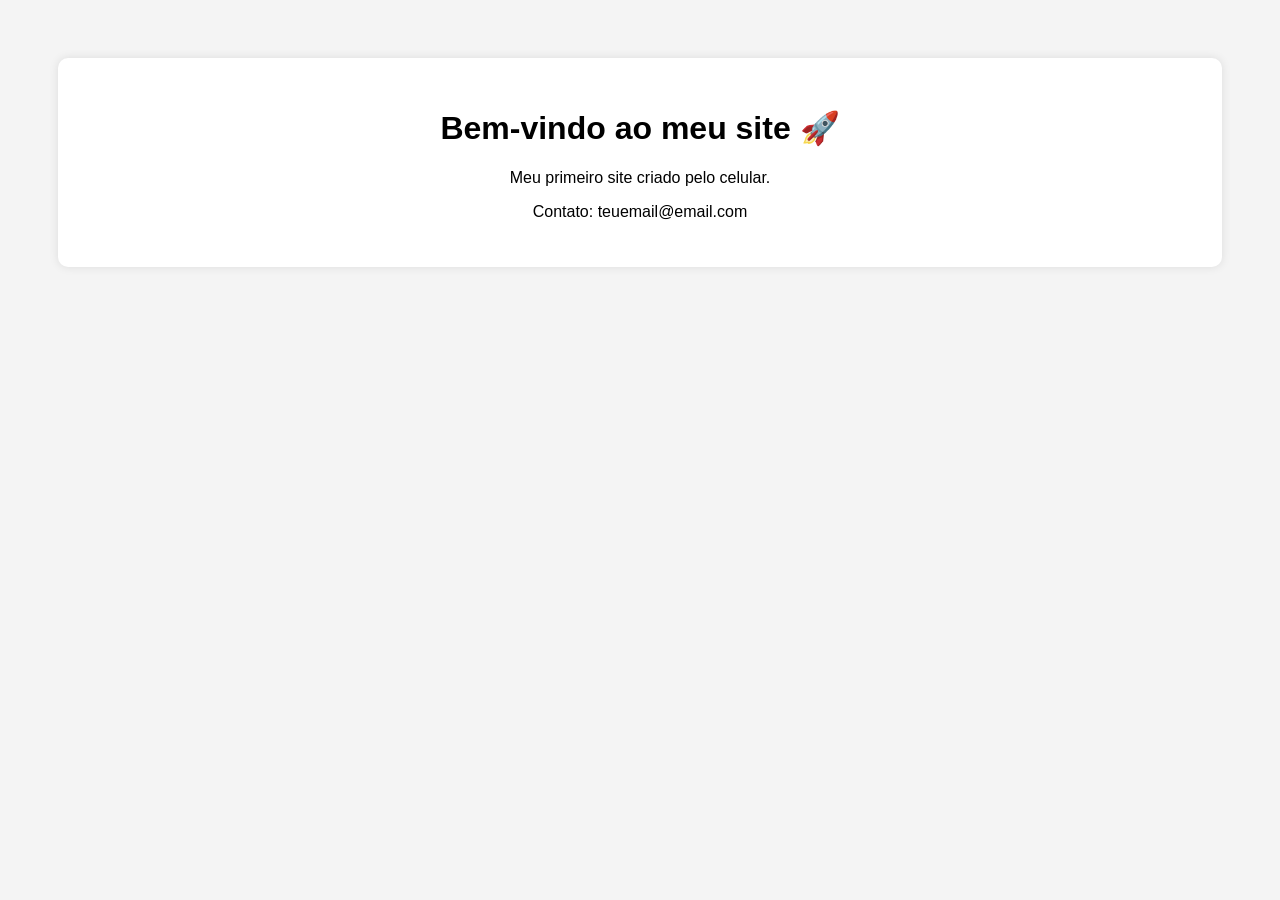
==== index.html @ 173c7450 "Create index.html" ====
<!DOCTYPE html>
<html>
<head>
  <title>Meu Site</title>
  <style>
    body {
      font-family: Arial;
      text-align: center;
      background: #f4f4f4;
      padding: 50px;
    }
    .box {
      background: white;
      padding: 30px;
      border-radius: 10px;
      box-shadow: 0 0 10px rgba(0,0,0,0.1);
    }
  </style>
</head>

<body>
  <div class="box">
    <h1>Bem-vindo ao meu site 🚀</h1>
    <p>Meu primeiro site criado pelo celular.</p>
    <p>Contato: teuemail@email.com</p>
  </div>
</body>
</html>
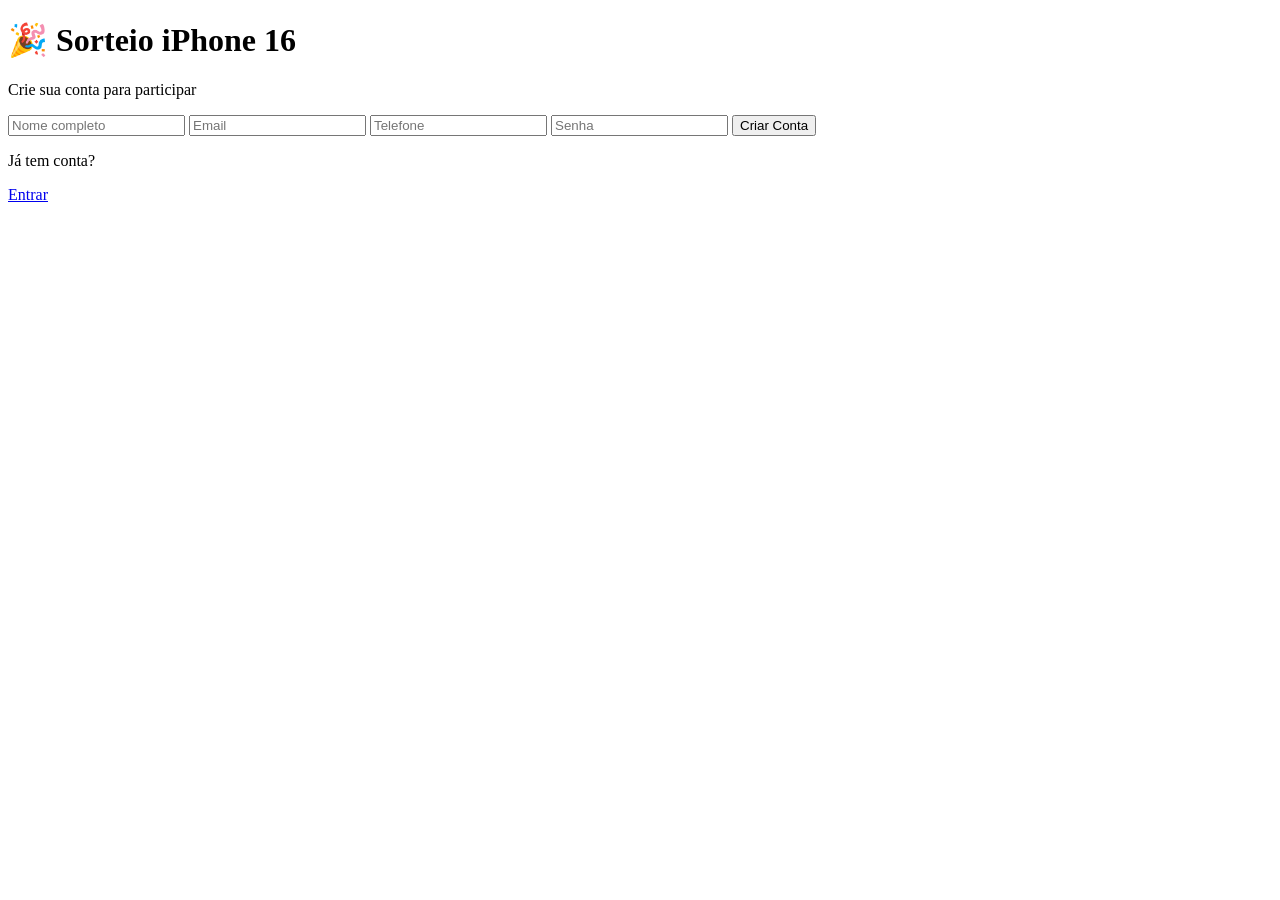
==== commit a9c3c626: "Revise index.html for iPhone 16 giveaway site" ====
--- a/index.html
+++ b/index.html
@@ -1,28 +1,32 @@
 <!DOCTYPE html>
-<html>
+<html lang="pt">
 <head>
-  <title>Meu Site</title>
-  <style>
-    body {
-      font-family: Arial;
-      text-align: center;
-      background: #f4f4f4;
-      padding: 50px;
-    }
-    .box {
-      background: white;
-      padding: 30px;
-      border-radius: 10px;
-      box-shadow: 0 0 10px rgba(0,0,0,0.1);
-    }
-  </style>
+<meta charset="UTF-8">
+<title>Sorteio iPhone 16</title>
+<link rel="stylesheet" href="style.css">
 </head>
 
 <body>
-  <div class="box">
-    <h1>Bem-vindo ao meu site 🚀</h1>
-    <p>Meu primeiro site criado pelo celular.</p>
-    <p>Contato: teuemail@email.com</p>
-  </div>
+
+<div class="container">
+<h1>🎉 Sorteio iPhone 16</h1>
+<p>Crie sua conta para participar</p>
+
+<form id="cadastro">
+<input type="text" id="nome" placeholder="Nome completo" required>
+<input type="email" id="email" placeholder="Email" required>
+<input type="tel" id="telefone" placeholder="Telefone" required>
+<input type="password" id="senha" placeholder="Senha" required>
+
+<button type="submit">Criar Conta</button>
+</form>
+
+<p>Já tem conta?</p>
+<a href="login.html">Entrar</a>
+
+</div>
+
+<script src="script.js"></script>
+
 </body>
 </html>
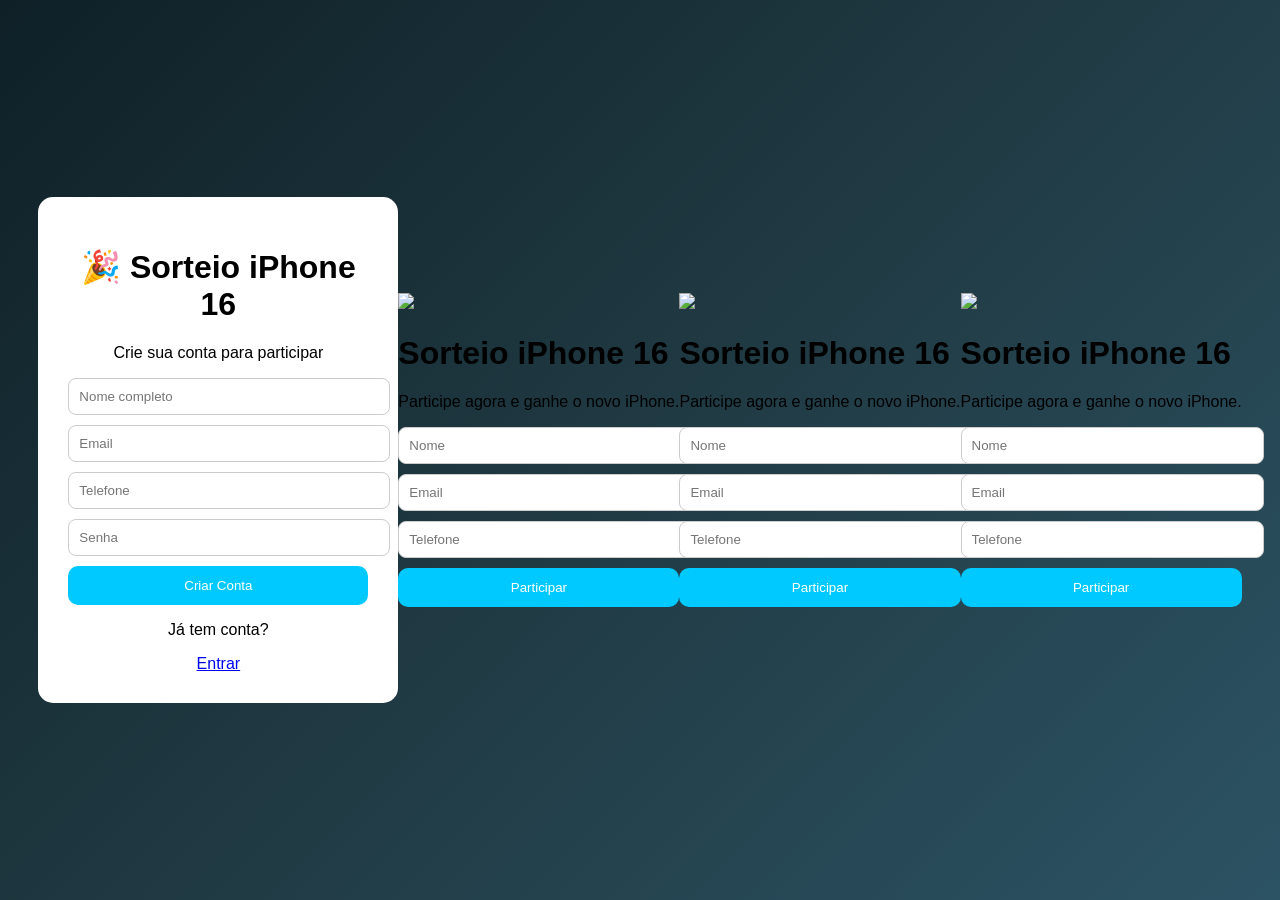
==== commit 8bbf835d: "Add iPhone giveaway sections to index.html Added multiple sections for iPhone giveaway with inputs a" ====
--- a/index.html
+++ b/index.html
@@ -28,5 +28,56 @@
 
 <script src="script.js"></script>
 
+<body>
+
+<div class="card">
+
+<img src="iphone.png" class="phone-img">
+
+<h1>Sorteio iPhone 16</h1>
+<p>Participe agora e ganhe o novo iPhone.</p>
+
+<input placeholder="Nome">
+<input placeholder="Email">
+<input placeholder="Telefone">
+
+<button>Participar</button>
+
+</div>
+
+<body>
+
+<div class="card">
+
+<img src="iphone.png" class="phone-img">
+
+<h1>Sorteio iPhone 16</h1>
+<p>Participe agora e ganhe o novo iPhone.</p>
+
+<input placeholder="Nome">
+<input placeholder="Email">
+<input placeholder="Telefone">
+
+<button>Participar</button>
+
+</div>
+
+<body>
+
+<div class="card">
+
+<img src="iphone.png" class="phone-img">
+
+<h1>Sorteio iPhone 16</h1>
+<p>Participe agora e ganhe o novo iPhone.</p>
+
+<input placeholder="Nome">
+<input placeholder="Email">
+<input placeholder="Telefone">
+
+<button>Participar</button>
+
+</div>
+
 </body>
 </html>
--- a/style.css
+++ b/style.css
@@ -0,0 +1,36 @@
+body{
+background: linear-gradient(135deg,#0f2027,#203a43,#2c5364);
+font-family: Arial;
+display:flex;
+justify-content:center;
+align-items:center;
+height:100vh;
+margin:0;
+}
+
+.container{
+background:white;
+padding:30px;
+border-radius:15px;
+text-align:center;
+width:300px;
+}
+
+input{
+display:block;
+width:100%;
+margin:10px 0;
+padding:10px;
+border-radius:8px;
+border:1px solid #ccc;
+}
+
+button{
+background:#00c9ff;
+color:white;
+border:none;
+padding:12px;
+border-radius:10px;
+width:100%;
+cursor:pointer;
+}
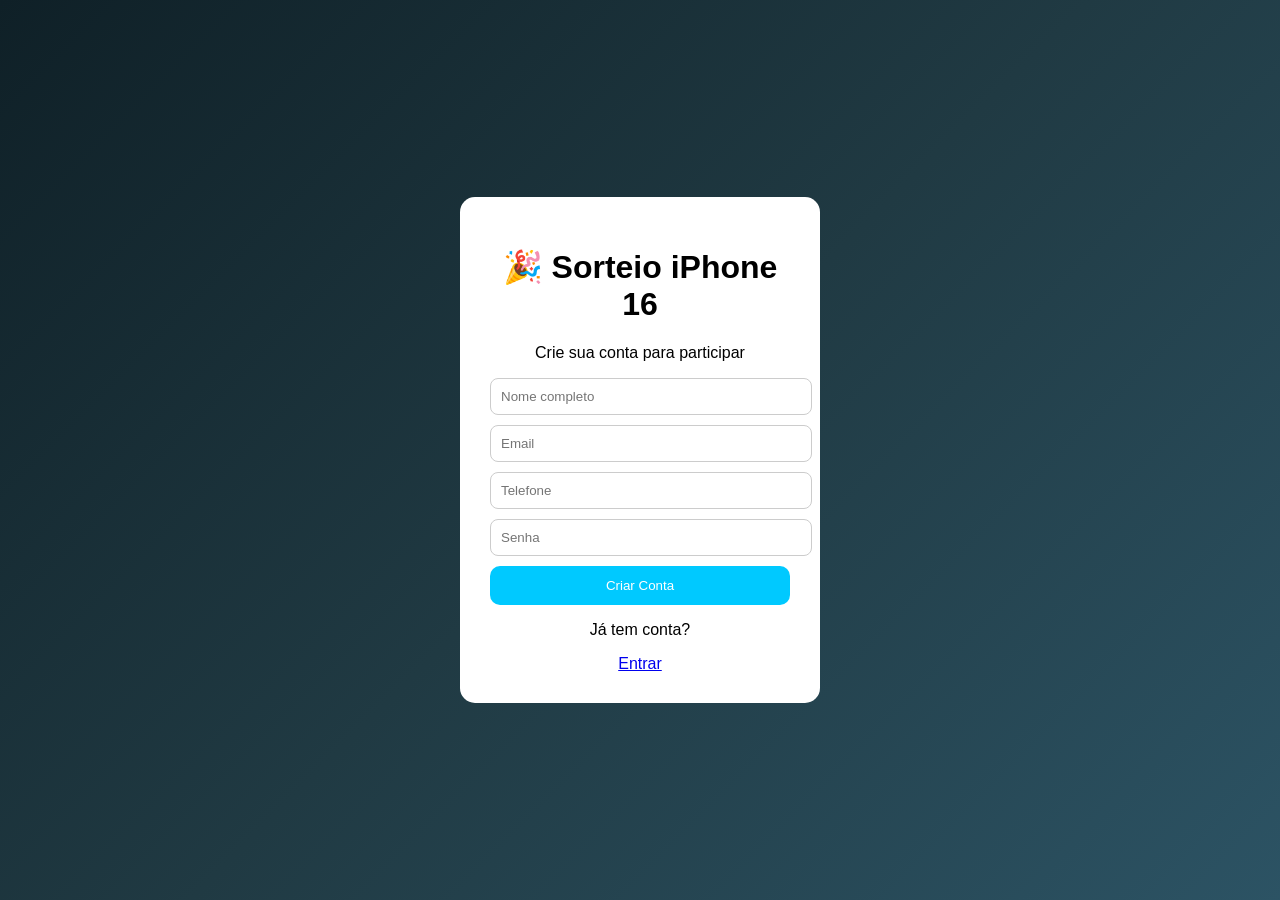
==== commit d952d29c: "Remove duplicate HTML sections in index.html Removed duplicate sections of HTML for iPhone giveaway." ====
--- a/index.html
+++ b/index.html
@@ -28,56 +28,3 @@
 
 <script src="script.js"></script>
 
-<body>
-
-<div class="card">
-
-<img src="iphone.png" class="phone-img">
-
-<h1>Sorteio iPhone 16</h1>
-<p>Participe agora e ganhe o novo iPhone.</p>
-
-<input placeholder="Nome">
-<input placeholder="Email">
-<input placeholder="Telefone">
-
-<button>Participar</button>
-
-</div>
-
-<body>
-
-<div class="card">
-
-<img src="iphone.png" class="phone-img">
-
-<h1>Sorteio iPhone 16</h1>
-<p>Participe agora e ganhe o novo iPhone.</p>
-
-<input placeholder="Nome">
-<input placeholder="Email">
-<input placeholder="Telefone">
-
-<button>Participar</button>
-
-</div>
-
-<body>
-
-<div class="card">
-
-<img src="iphone.png" class="phone-img">
-
-<h1>Sorteio iPhone 16</h1>
-<p>Participe agora e ganhe o novo iPhone.</p>
-
-<input placeholder="Nome">
-<input placeholder="Email">
-<input placeholder="Telefone">
-
-<button>Participar</button>
-
-</div>
-
-</body>
-</html>
